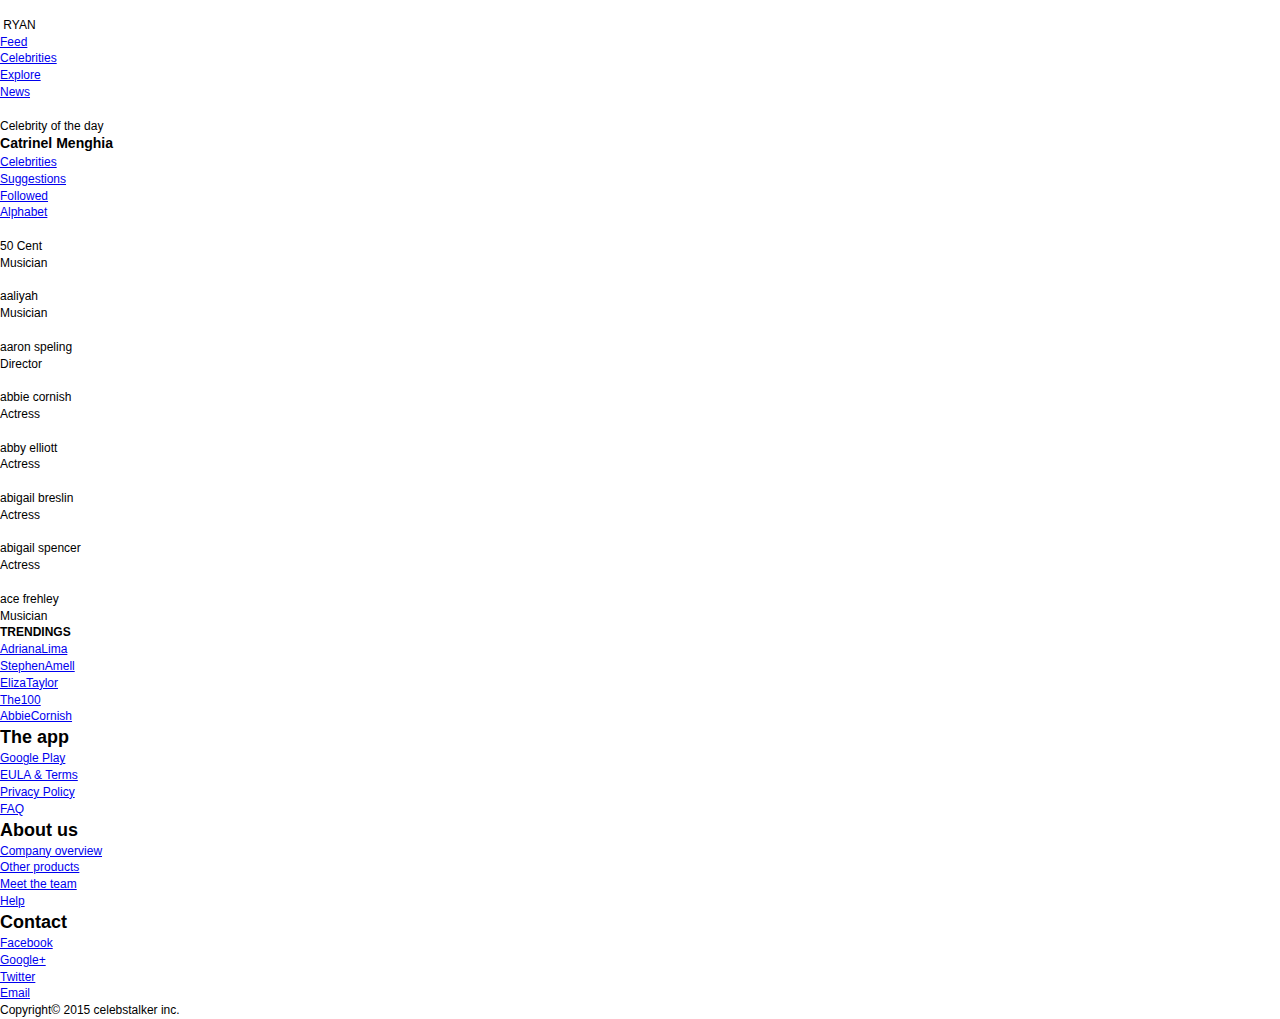
==== celebrities-list.html @ b0d186e7 "+celebs-list html" ====
<!doctype html>
<html>
<head>
	<meta charset="utf-8">
	<title>Template</title>
	<meta name="viewport" content="initial-scale=1">
	<meta name="format-detection" content="telephone=no">
	<!-- <meta name="viewport" content="width=1200"> -->
	<!-- <meta name="viewport" content="initial-scale=1, user-scalable=no"> -->
	<link rel="stylesheet" media="all" href="css/screen.css" >
	<!--[if IE]><script src="js/html5shiv.js"></script><![endif]-->
</head>
<body>
<!-- BEGIN  out-->
<div class="out landing">
	<!-- BEGIN header  -->
	<div class="header"><div class="inn">
		<div class="header__logo"></div>
		<input type="text" class="header__search">
		<ul class="header__nav">
			<li><a href="#"></a></li>
			<li><a href="#"></a></li>
			<li><a href="#"></a></li>
		</ul>
	</div></div>
	<!-- END header -->

	<!-- BEGIN content  -->
	<div class="content">
	<!-- BEGIN menu  -->
		<div class="content__menu">
			<div class="profile">
				<img src="" alt="">
				<span class="name">RYAN</span>
			</div>
			<div class="nav">
				<ul>
					<li><a href="#" class="fd"><i></i>Feed</a></li>
					<li><a href="#" class="str"><i></i>Celebrities</a></li>
					<li><a href="#" class="exp"><i></i>Explore</a></li>
					<li><a href="#" class="news"><i></i>News</a></li>
				</ul>
			</div>
		</div>
	<!-- END menu -->
	<!-- BEGIN main  -->
		<div class="content__main list">
		<!-- BEGIN cover  -->
			<div class="cover">
				<img src="" alt="">
				<p>Celebrity of the day</p>
				<h3>Catrinel Menghia</h3>
				<div class="nav">
					<ul>
						<li><a href="#" class="is-active">Celebrities</a></li>
						<li><a href="#">Suggestions</a></li>
						<li><a href="#">Followed</a></li>
						<li><a href="#">Alphabet</a></li>
					</ul>
				</div>
			</div>
		<!-- END cover -->
			<!-- BEGIN list  -->
			<div class="list">
			  <div class="item">
			  	<div class="img"><img src="" alt=""></div>
			  	<p class="name">50 Cent</p>
			  	<p class="activity">Musician</p>
			  </div>
			  <div class="item">
			  	<div class="img"><img src="" alt=""></div>
			  	<p class="name">aaliyah</p>
			  	<p class="activity">Musician</p>
			  </div>
			  <div class="item">
			  	<div class="img"><img src="" alt=""></div>
			  	<p class="name">aaron speling</p>
			  	<p class="activity">Director</p>
			  </div>
			  <div class="item">
			  	<div class="img"><img src="" alt=""></div>
			  	<p class="name">abbie cornish</p>
			  	<p class="activity">Actress</p>
			  </div>
			  <div class="item">
			  	<div class="img"><img src="" alt=""></div>
			  	<p class="name">abby elliott</p>
			  	<p class="activity">Actress</p>
			  </div>
			  <div class="item">
			  	<div class="img"><img src="" alt=""></div>
			  	<p class="name">abigail breslin</p>
			  	<p class="activity">Actress</p>
			  </div>
			  <div class="item">
			  	<div class="img"><img src="" alt=""></div>
			  	<p class="name">abigail spencer</p>
			  	<p class="activity">Actress</p>
			  </div>
			  <div class="item">
			  	<div class="img"><img src="" alt=""></div>
			  	<p class="name">ace frehley</p>
			  	<p class="activity">Musician</p>
			  </div>
			</div>
			<!-- END list -->
		</div>
	<!-- END main -->
	<!-- BEGIN trends  -->
		<div class="content__trends">
			<h4>TRENDINGS</h4>
			<ul>
				<li><a href="#" class="up"><i></i>AdrianaLima</a></li>
				<li><a href="#" class="down"><i></i>StephenAmell</a></li>
				<li><a href="#" class="up"><i></i>ElizaTaylor</a></li>
				<li><a href="#" class="up"><i></i>The100</a></li>
				<li><a href="#" class="up"><i></i>AbbieCornish</a></li>
			</ul>
		</div>
	<!-- END trends -->
	</div>
	<!-- END content -->

	<!-- BEGIN footer  -->
	<div class="footer"><div class="up">
		<div class="footer__logo"></div>
		<!-- BEGIN info  -->
		<div class="footer__info">
			<div class="app">
				<h2>The app</h2>
				<ul>
					<li><a href="#">Google Play</a></li>
					<li><a href="#">EULA &amp; Terms</a></li>
					<li><a href="#">Privacy Policy</a></li>
					<li><a href="#">FAQ</a></li>
				</ul>
			</div>
			<div class="about">
				<h2>About us</h2>
				<ul>
					<li><a href="#">Company overview</a></li>
					<li><a href="#">Other products</a></li>
					<li><a href="#">Meet the team</a></li>
					<li><a href="#">Help</a></li>
				</ul>
			</div>
			<div class="contact">
				<h2>Contact</h2>
				<ul>
					<li><a href="#" class="fb"><i></i>Facebook</a></li>
					<li><a href="#" class="gl"><i></i>Google+</a></li>
					<li><a href="#" class="tw"><i></i>Twitter</a></li>
					<li><a href="#" class="em"><i></i>Email</a></li>
				</ul>
			</div>
		</div>
		<!-- END info -->
	</div>
	<!-- END up -->
	<div class="footer__bot">
		<div class="line"></div>
		<p>Copyright© 2015 celebstalker inc.</p>
	</div>
	</div>
	<!-- END footer -->
</div>
<!-- END out-->
<!-- load scripts -->
<script src="js/lib/head.js" data-headjs-load="js/init.js"></script>
</body>
</html>
---- css/screen.css ----
html, body, div, span, applet, object, iframe, h1, h2, h3, h4, h5, h6, p, blockquote, pre, a, abbr, acronym, address, big, cite, code, del, dfn, em, img, ins, kbd, q, s, samp, small, strike, strong, sub, sup, tt, var, b, u, i, center, dl, dt, dd, ol, ul, li, fieldset, form, label, legend, table, caption, tbody, tfoot, thead, tr, th, td, article, aside, canvas, details, embed, figure, figcaption, footer, header, hgroup, menu, nav, output, ruby, section, summary, time, mark, audio, video { margin: 0; padding: 0; border: 0; vertical-align: baseline; }

body, html { height: 100%; }

img, fieldset, a img { border: none; }

input[type="text"], input[type="email"], input[type="tel"], textarea { -webkit-appearance: none; border-radius: 0; }

input[type="submit"], button { cursor: pointer; }
input[type="submit"]::-moz-focus-inner, button::-moz-focus-inner { padding: 0; border: 0; }

textarea { overflow: auto; }

input, button { margin: 0; padding: 0; border: 0; }

div, input, textarea, select, button, h1, h2, h3, h4, h5, h6, a, span, a:focus { outline: none; }

ul, ol { list-style-type: none; }

@media only screen and (min-device-width: 320px) and (max-device-width: 480px) { * { -webkit-text-size-adjust: none; } }
table { border-spacing: 0; border-collapse: collapse; width: 100%; }

body { font-family: Arial, sans-serif; font-size: 12px; line-height: 1.4; }

.l { *zoom: 1; }
.l:after { content: " "; display: table; clear: both; }
.l .l-col1 { float: left; width: 20%; }
.l .l-col2 { float: right; width: 70%; }
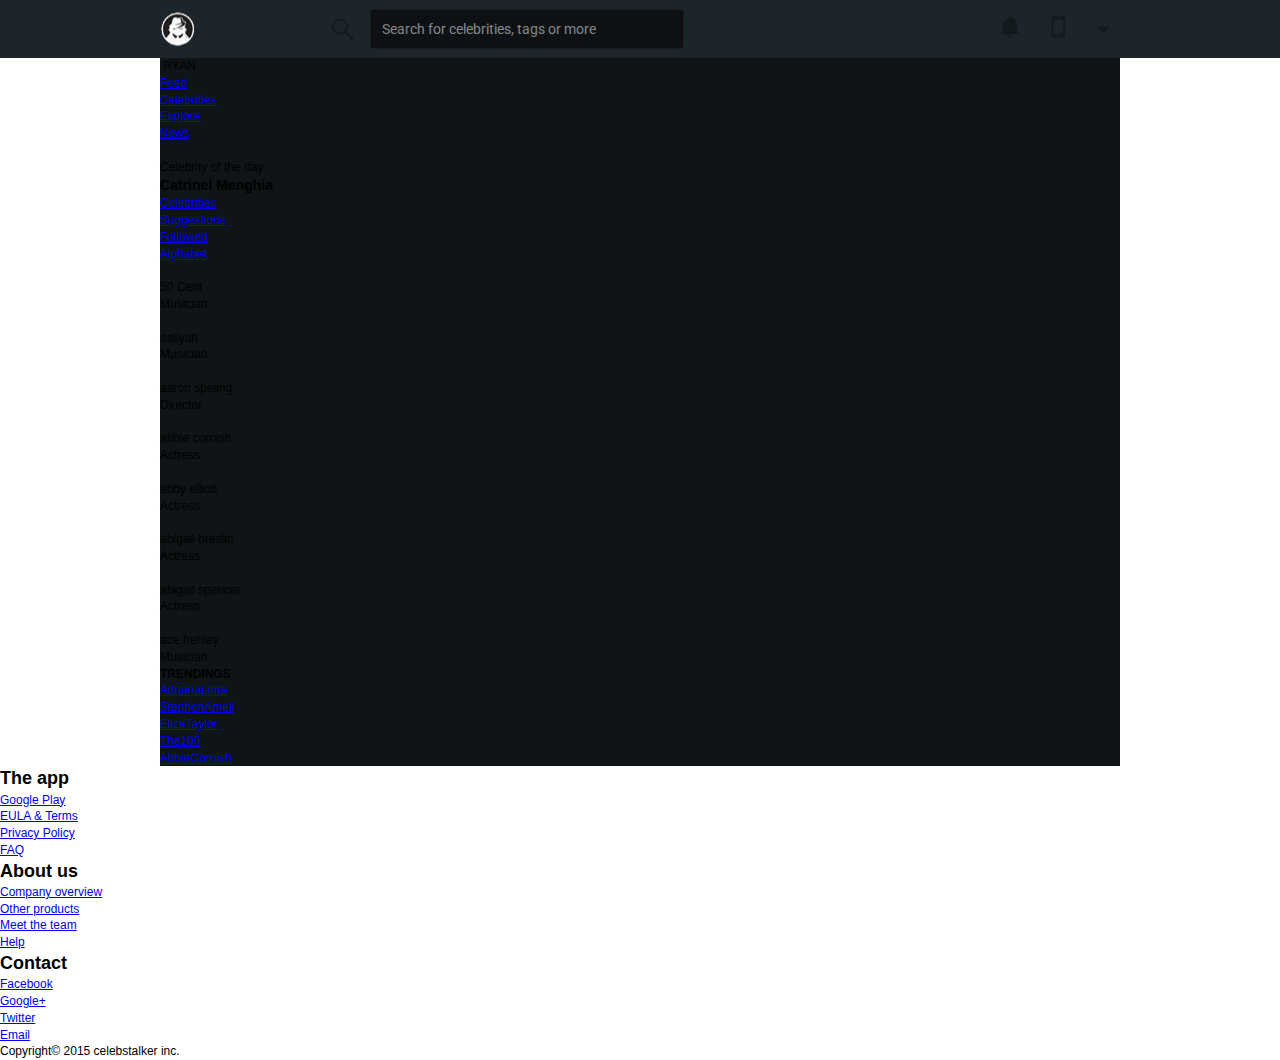
==== commit ae5b1cd0: "+header sass" ====
--- a/celebrities-list.html
+++ b/celebrities-list.html
@@ -12,15 +12,18 @@
 </head>
 <body>
 <!-- BEGIN  out-->
-<div class="out landing">
+<div class="out list">
 	<!-- BEGIN header  -->
 	<div class="header"><div class="inn">
 		<div class="header__logo"></div>
-		<input type="text" class="header__search">
+		<div class="header__search">
+			<i></i>
+			<input type="text" placeholder="Search for celebrities, tags or more">
+		</div>
 		<ul class="header__nav">
-			<li><a href="#"></a></li>
-			<li><a href="#"></a></li>
-			<li><a href="#"></a></li>
+			<li><a href="#" class="bell"></a></li>
+			<li><a href="#" class="phone"></a></li>
+			<li><a href="#" class="down"></a></li>
 		</ul>
 	</div></div>
 	<!-- END header -->
@@ -62,46 +65,46 @@
 		<!-- END cover -->
 			<!-- BEGIN list  -->
 			<div class="list">
-			  <div class="item">
-			  	<div class="img"><img src="" alt=""></div>
-			  	<p class="name">50 Cent</p>
-			  	<p class="activity">Musician</p>
-			  </div>
-			  <div class="item">
-			  	<div class="img"><img src="" alt=""></div>
-			  	<p class="name">aaliyah</p>
-			  	<p class="activity">Musician</p>
-			  </div>
-			  <div class="item">
-			  	<div class="img"><img src="" alt=""></div>
-			  	<p class="name">aaron speling</p>
-			  	<p class="activity">Director</p>
-			  </div>
-			  <div class="item">
-			  	<div class="img"><img src="" alt=""></div>
-			  	<p class="name">abbie cornish</p>
-			  	<p class="activity">Actress</p>
-			  </div>
-			  <div class="item">
-			  	<div class="img"><img src="" alt=""></div>
-			  	<p class="name">abby elliott</p>
-			  	<p class="activity">Actress</p>
-			  </div>
-			  <div class="item">
-			  	<div class="img"><img src="" alt=""></div>
-			  	<p class="name">abigail breslin</p>
-			  	<p class="activity">Actress</p>
-			  </div>
-			  <div class="item">
-			  	<div class="img"><img src="" alt=""></div>
-			  	<p class="name">abigail spencer</p>
-			  	<p class="activity">Actress</p>
-			  </div>
-			  <div class="item">
-			  	<div class="img"><img src="" alt=""></div>
-			  	<p class="name">ace frehley</p>
-			  	<p class="activity">Musician</p>
-			  </div>
+				<div class="item">
+					<div class="img"><img src="" alt=""></div>
+					<p class="name">50 Cent</p>
+					<p class="activity">Musician</p>
+				</div>
+				<div class="item">
+					<div class="img"><img src="" alt=""></div>
+					<p class="name">aaliyah</p>
+					<p class="activity">Musician</p>
+				</div>
+				<div class="item">
+					<div class="img"><img src="" alt=""></div>
+					<p class="name">aaron speling</p>
+					<p class="activity">Director</p>
+				</div>
+				<div class="item">
+					<div class="img"><img src="" alt=""></div>
+					<p class="name">abbie cornish</p>
+					<p class="activity">Actress</p>
+				</div>
+				<div class="item">
+					<div class="img"><img src="" alt=""></div>
+					<p class="name">abby elliott</p>
+					<p class="activity">Actress</p>
+				</div>
+				<div class="item">
+					<div class="img"><img src="" alt=""></div>
+					<p class="name">abigail breslin</p>
+					<p class="activity">Actress</p>
+				</div>
+				<div class="item">
+					<div class="img"><img src="" alt=""></div>
+					<p class="name">abigail spencer</p>
+					<p class="activity">Actress</p>
+				</div>
+				<div class="item">
+					<div class="img"><img src="" alt=""></div>
+					<p class="name">ace frehley</p>
+					<p class="activity">Musician</p>
+				</div>
 			</div>
 			<!-- END list -->
 		</div>
--- a/css/screen.css
+++ b/css/screen.css
@@ -1,3 +1,4 @@
+@import url("http://fonts.googleapis.com/css?family=Roboto:500,300,700,400");
 html, body, div, span, applet, object, iframe, h1, h2, h3, h4, h5, h6, p, blockquote, pre, a, abbr, acronym, address, big, cite, code, del, dfn, em, img, ins, kbd, q, s, samp, small, strike, strong, sub, sup, tt, var, b, u, i, center, dl, dt, dd, ol, ul, li, fieldset, form, label, legend, table, caption, tbody, tfoot, thead, tr, th, td, article, aside, canvas, details, embed, figure, figcaption, footer, header, hgroup, menu, nav, output, ruby, section, summary, time, mark, audio, video { margin: 0; padding: 0; border: 0; vertical-align: baseline; }
 
 body, html { height: 100%; }
@@ -20,7 +21,30 @@
 @media only screen and (min-device-width: 320px) and (max-device-width: 480px) { * { -webkit-text-size-adjust: none; } }
 table { border-spacing: 0; border-collapse: collapse; width: 100%; }
 
+.header .inn, .content { width: 960px; }
+
 body { font-family: Arial, sans-serif; font-size: 12px; line-height: 1.4; }
+
+.reg-pop-up { display: none; }
+
+.header { width: 100%; background-color: #1c262a; }
+.header .inn { margin: 0 auto; padding: 10px 0; position: relative; *zoom: 1; }
+.header .inn:after { content: " "; display: table; clear: both; }
+.header__logo { float: left; position: absolute; top: 50%; -moz-transform: translate(0, -50%); -ms-transform: translate(0, -50%); -webkit-transform: translate(0, -50%); transform: translate(0, -50%); background: url('../img/icons-sd55f08bd2f.png') 0 -81px no-repeat; width: 35px; height: 35px; }
+.header__search { display: inline-block; margin-left: 211px; position: relative; }
+.header__search i { background: url('../img/icons-sd55f08bd2f.png') 0 -159px no-repeat; width: 23px; height: 23px; display: inline-block; position: absolute; left: -40px; top: 50%; -moz-transform: translate(0, -50%); -ms-transform: translate(0, -50%); -webkit-transform: translate(0, -50%); transform: translate(0, -50%); }
+.header__search input { width: 290px; background-color: #0d1113; font-family: "Roboto"; font-size: 14px; padding: 10px; border-radius: 2px !important; border: 1px solid #0d1012; -moz-box-shadow: 0 0 0 1px rgba(0, 0, 0, 0.2); -webkit-box-shadow: 0 0 0 1px rgba(0, 0, 0, 0.2); box-shadow: 0 0 0 1px rgba(0, 0, 0, 0.2); position: relative; color: #fff; }
+.header__search input:-moz-placeholder, .header__search input::-moz-placeholder { color: rgba(255, 255, 255, 0.5); opacity: 1; }
+.header__search input::-webkit-input-placeholder { color: rgba(255, 255, 255, 0.5); }
+.header__nav { position: absolute; top: 50%; right: 0; -moz-transform: translate(0, -50%); -ms-transform: translate(0, -50%); -webkit-transform: translate(0, -50%); transform: translate(0, -50%); }
+.header__nav li { float: left; position: relative; margin-left: 31px; }
+.header__nav li:last-child { margin-right: 10px; }
+.header__nav li a { display: inline-block; }
+.header__nav li a.bell { background: url('../img/icons-sd55f08bd2f.png') 0 0 no-repeat; width: 20px; height: 23px; }
+.header__nav li a.phone { background: url('../img/icons-sd55f08bd2f.png') 0 -126px no-repeat; width: 15px; height: 23px; }
+.header__nav li a.down { background: url('../img/icons-sd55f08bd2f.png') 0 -63px no-repeat; width: 13px; height: 8px; position: relative; top: 7px; }
+
+.content { margin: 0 auto; background-color: #0f1416; }
 
 .l { *zoom: 1; }
 .l:after { content: " "; display: table; clear: both; }
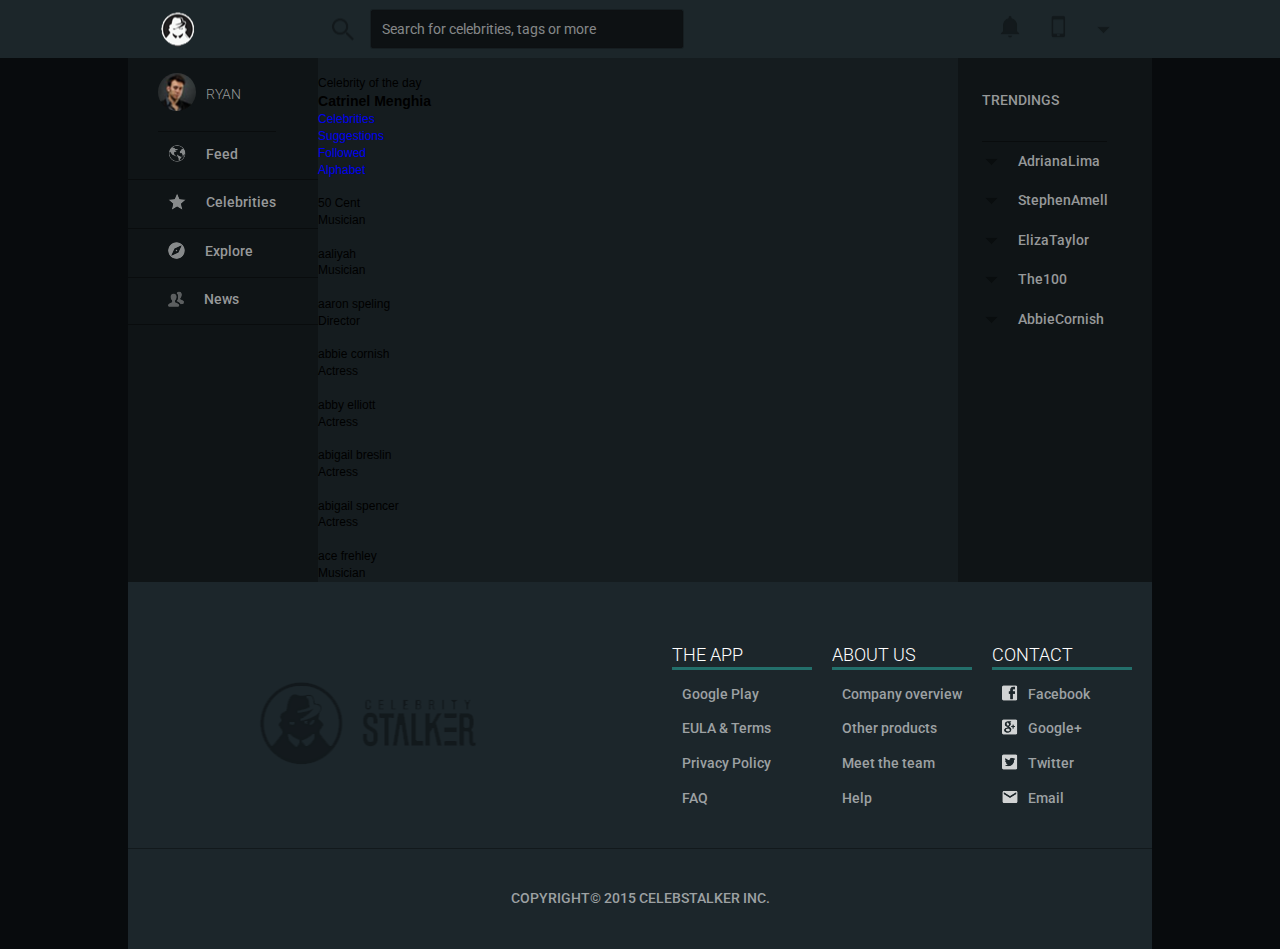
==== commit a6aecfef: "menu, trends added" ====
--- a/celebrities-list.html
+++ b/celebrities-list.html
@@ -29,11 +29,11 @@
 	<!-- END header -->
 
 	<!-- BEGIN content  -->
-	<div class="content">
+	<div class="content list"><div class="inn">
 	<!-- BEGIN menu  -->
 		<div class="content__menu">
 			<div class="profile">
-				<img src="" alt="">
+				<div class="img"><img src="img/profile_1.jpg" alt=""></div>
 				<span class="name">RYAN</span>
 			</div>
 			<div class="nav">
@@ -121,12 +121,12 @@
 			</ul>
 		</div>
 	<!-- END trends -->
-	</div>
+	</div></div>
 	<!-- END content -->
 
 	<!-- BEGIN footer  -->
 	<div class="footer"><div class="up">
-		<div class="footer__logo"></div>
+		<div class="footer__logo"><div class="inn"></div></div>
 		<!-- BEGIN info  -->
 		<div class="footer__info">
 			<div class="app">
@@ -160,10 +160,10 @@
 		<!-- END info -->
 	</div>
 	<!-- END up -->
-	<div class="footer__bot">
-		<div class="line"></div>
-		<p>Copyright© 2015 celebstalker inc.</p>
-	</div>
+		<div class="footer__bot">
+			<div class="line"></div>
+			<p>Copyright© 2015 celebstalker inc.</p>
+		</div>
 	</div>
 	<!-- END footer -->
 </div>
--- a/css/screen.css
+++ b/css/screen.css
@@ -1,4 +1,4 @@
-@import url("http://fonts.googleapis.com/css?family=Roboto:500,300,700,400");
+@import url("http://fonts.googleapis.com/css?family=Roboto:100,500,300,700,400");
 html, body, div, span, applet, object, iframe, h1, h2, h3, h4, h5, h6, p, blockquote, pre, a, abbr, acronym, address, big, cite, code, del, dfn, em, img, ins, kbd, q, s, samp, small, strike, strong, sub, sup, tt, var, b, u, i, center, dl, dt, dd, ol, ul, li, fieldset, form, label, legend, table, caption, tbody, tfoot, thead, tr, th, td, article, aside, canvas, details, embed, figure, figcaption, footer, header, hgroup, menu, nav, output, ruby, section, summary, time, mark, audio, video { margin: 0; padding: 0; border: 0; vertical-align: baseline; }
 
 body, html { height: 100%; }
@@ -21,18 +21,22 @@
 @media only screen and (min-device-width: 320px) and (max-device-width: 480px) { * { -webkit-text-size-adjust: none; } }
 table { border-spacing: 0; border-collapse: collapse; width: 100%; }
 
-.header .inn, .content { width: 960px; }
+.header .inn { width: 960px; }
 
-body { font-family: Arial, sans-serif; font-size: 12px; line-height: 1.4; }
+.content > .inn, .footer { width: 1024px; }
+
+body { font-family: Arial, sans-serif; font-size: 12px; line-height: 1.4; background-color: #080B0D; }
+
+a { text-decoration: none; }
 
 .reg-pop-up { display: none; }
 
 .header { width: 100%; background-color: #1c262a; }
 .header .inn { margin: 0 auto; padding: 10px 0; position: relative; *zoom: 1; }
 .header .inn:after { content: " "; display: table; clear: both; }
-.header__logo { float: left; position: absolute; top: 50%; -moz-transform: translate(0, -50%); -ms-transform: translate(0, -50%); -webkit-transform: translate(0, -50%); transform: translate(0, -50%); background: url('../img/icons-sd55f08bd2f.png') 0 -81px no-repeat; width: 35px; height: 35px; }
+.header__logo { float: left; position: absolute; top: 50%; -moz-transform: translate(0, -50%); -ms-transform: translate(0, -50%); -webkit-transform: translate(0, -50%); transform: translate(0, -50%); background: url('../img/icons-sd5c5e63e3c.png') 0 -211px no-repeat; width: 35px; height: 35px; }
 .header__search { display: inline-block; margin-left: 211px; position: relative; }
-.header__search i { background: url('../img/icons-sd55f08bd2f.png') 0 -159px no-repeat; width: 23px; height: 23px; display: inline-block; position: absolute; left: -40px; top: 50%; -moz-transform: translate(0, -50%); -ms-transform: translate(0, -50%); -webkit-transform: translate(0, -50%); transform: translate(0, -50%); }
+.header__search i { background: url('../img/icons-sd5c5e63e3c.png') 0 -408px no-repeat; width: 23px; height: 23px; display: inline-block; position: absolute; left: -40px; top: 50%; -moz-transform: translate(0, -50%); -ms-transform: translate(0, -50%); -webkit-transform: translate(0, -50%); transform: translate(0, -50%); }
 .header__search input { width: 290px; background-color: #0d1113; font-family: "Roboto"; font-size: 14px; padding: 10px; border-radius: 2px !important; border: 1px solid #0d1012; -moz-box-shadow: 0 0 0 1px rgba(0, 0, 0, 0.2); -webkit-box-shadow: 0 0 0 1px rgba(0, 0, 0, 0.2); box-shadow: 0 0 0 1px rgba(0, 0, 0, 0.2); position: relative; color: #fff; }
 .header__search input:-moz-placeholder, .header__search input::-moz-placeholder { color: rgba(255, 255, 255, 0.5); opacity: 1; }
 .header__search input::-webkit-input-placeholder { color: rgba(255, 255, 255, 0.5); }
@@ -40,13 +44,100 @@
 .header__nav li { float: left; position: relative; margin-left: 31px; }
 .header__nav li:last-child { margin-right: 10px; }
 .header__nav li a { display: inline-block; }
-.header__nav li a.bell { background: url('../img/icons-sd55f08bd2f.png') 0 0 no-repeat; width: 20px; height: 23px; }
-.header__nav li a.phone { background: url('../img/icons-sd55f08bd2f.png') 0 -126px no-repeat; width: 15px; height: 23px; }
-.header__nav li a.down { background: url('../img/icons-sd55f08bd2f.png') 0 -63px no-repeat; width: 13px; height: 8px; position: relative; top: 7px; }
+.header__nav li a.bell { background: url('../img/icons-sd5c5e63e3c.png') 0 0 no-repeat; width: 20px; height: 23px; }
+.header__nav li a.phone { background: url('../img/icons-sd5c5e63e3c.png') 0 -375px no-repeat; width: 15px; height: 23px; }
+.header__nav li a.down { background: url('../img/icons-sd5c5e63e3c.png') 0 -63px no-repeat; width: 13px; height: 8px; position: relative; top: 7px; }
 
-.content { margin: 0 auto; background-color: #0f1416; }
+.content { width: 100%; }
+.content > .inn { margin: 0 auto; *zoom: 1; background-color: #0f1416; }
+.content > .inn:after { content: " "; display: table; clear: both; }
+.content .content__menu { width: 190px; float: left; }
+.content .content__menu .profile { margin: 22px 30px 0 30px; padding-bottom: 15px; padding-right: 35px; border-bottom: 1px solid #090c0d; display: table; }
+.content .content__menu .profile .img { width: 38px; height: 38px; -moz-border-radius: 50%; -webkit-border-radius: 50%; border-radius: 50%; overflow: hidden; position: relative; display: inline-block; }
+.content .content__menu .profile .img img { position: absolute; top: 50%; left: 50%; -moz-transform: translate(-50%, -50%); -ms-transform: translate(-50%, -50%); -webkit-transform: translate(-50%, -50%); transform: translate(-50%, -50%); }
+.content .content__menu .profile span { color: #969899; text-transform: uppercase; display: table-cell; vertical-align: middle; padding-left: 10px; font-size: 14px; font-family: "Roboto"; font-weight: 300; }
+.content .content__menu .nav ul li { width: 100%; border-bottom: 1px solid #090c0d; }
+.content .content__menu .nav ul li a { width: 100%; padding: 10px 0 7px 43px; display: inline-block; font-family: "Roboto"; font-weight: 500; font-size: 14px; color: #969899; text-decoration: none; }
+.content .content__menu .nav ul li a:hover, .content .content__menu .nav ul li a:focus { text-decoration: underline; }
+.content .content__menu .nav ul li a i { display: inline-block; padding-right: 20px; position: relative; top: 3px; opacity: 0.5; }
+.content .content__menu .nav ul li a.fd i { background: url('../img/icons-sd5c5e63e3c.png') 0 -158px no-repeat; width: 18px; height: 17px; }
+.content .content__menu .nav ul li a.str i { background: url('../img/icons-sd5c5e63e3c.png') 0 -441px no-repeat; width: 18px; height: 17px; }
+.content .content__menu .nav ul li a.exp i { background: url('../img/icons-sd5c5e63e3c.png') 0 -105px no-repeat; width: 17px; height: 17px; }
+.content .content__menu .nav ul li a.news i { background: url('../img/icons-sd5c5e63e3c.png') 0 -349px no-repeat; width: 16px; height: 16px; opacity: 1; }
+.content .content__main { display: inline-block; width: 640px; background-color: #151C1F; }
+.content .content__trends { float: right; width: 190px; color: #969899; }
+.content .content__trends h4 { display: block; text-transform: uppercase; margin: 33px 45px 0px 20px; padding-bottom: 30px; border-bottom: 1px solid #090c0d; font-family: "Roboto"; font-weight: 500; font-size: 14px; }
+.content .content__trends ul { margin-left: 23px; }
+.content .content__trends ul li a { padding: 10px 0; display: inline-block; color: #969899; font-family: "Roboto"; font-weight: 500; font-size: 14px; text-decoration: none; }
+.content .content__trends ul li a:hover, .content .content__trends ul li a:focus { text-decoration: underline; }
+.content .content__trends ul li a i { display: inline-block; padding-right: 20px; }
+.content .content__trends ul li a.up i { background: url('../img/icons-sd5c5e63e3c.png') 0 -494px no-repeat; width: 13px; height: 8px; }
+.content .content__trends ul li a.down i { background: url('../img/icons-sd5c5e63e3c.png') 0 -63px no-repeat; width: 13px; height: 8px; }
+
+.footer { background: #1c262b; margin: 0 auto; *zoom: 1; }
+.footer:after { content: " "; display: table; clear: both; }
+.footer .up { *zoom: 1; padding-top: 60px; }
+.footer .up:after { content: " "; display: table; clear: both; }
+.footer__logo { float: left; width: 480px; position: relative; }
+.footer__logo .inn { background: url('../img/icons-sd5c5e63e3c.png') 0 -256px no-repeat; width: 217px; height: 83px; margin-top: 40px; position: absolute; left: 50%; -moz-transform: translate(-50%, 0); -ms-transform: translate(-50%, 0); -webkit-transform: translate(-50%, 0); transform: translate(-50%, 0); }
+.footer__info { float: right; *zoom: 1; }
+.footer__info:after { content: " "; display: table; clear: both; }
+.footer__info div { float: left; color: #fff; margin-right: 20px; }
+.footer__info div h2 { font-family: "Roboto"; font-weight: 300; border-bottom: 3px solid #236f6b; width: 140px; text-transform: uppercase; font-size: 18px; }
+.footer__info div ul li { margin-top: 15px; margin-left: 10px; position: relative; }
+.footer__info div ul li a { color: #9da1a3; font-family: "Roboto"; font-weight: 500; font-size: 14px; text-decoration: none; }
+.footer__info div ul li a:hover, .footer__info div ul li a:focus { text-decoration: underline; }
+.footer__info div ul li a i { display: inline-block; filter: progid:DXImageTransform.Microsoft.Alpha(Opacity=80); opacity: 0.8; padding-right: 10px; vertical-align: middle; position: relative; padding-bottom: 1px; top: -2px; }
+.footer__info div ul li a.fb i { background: url('../img/icons-sd5c5e63e3c.png') 0 -132px no-repeat; width: 16px; height: 16px; }
+.footer__info div ul li a.gl i { background: url('../img/icons-sd5c5e63e3c.png') 0 -185px no-repeat; width: 16px; height: 16px; }
+.footer__info div ul li a.tw i { background: url('../img/icons-sd5c5e63e3c.png') 0 -468px no-repeat; width: 16px; height: 16px; }
+.footer__info div ul li a.em i { background: url('../img/icons-sd5c5e63e3c.png') 0 -81px no-repeat; width: 16px; height: 14px; top: -1px; }
+.footer__bot { text-align: center; }
+.footer__bot .line { width: 100%; height: 1px; background: #12191c; margin-top: 40px; }
+.footer__bot p { text-transform: uppercase; color: #9da1a3; padding: 40px 0; font-family: "Roboto"; font-weight: 500; font-size: 14px; }
 
 .l { *zoom: 1; }
 .l:after { content: " "; display: table; clear: both; }
 .l .l-col1 { float: left; width: 20%; }
 .l .l-col2 { float: right; width: 70%; }
+
+.content.landing .content__top .follow .btn input, .content.landing .content__bott .btn.regular { color: #fff; background-image: url('[data-uri]'); background-size: 100%; background-image: -webkit-gradient(linear, 50% 0%, 50% 100%, color-stop(0%, #31c1b8), color-stop(100%, #198275)); background-image: -moz-linear-gradient(#31c1b8, #198275); background-image: -webkit-linear-gradient(#31c1b8, #198275); background-image: linear-gradient(#31c1b8, #198275); -moz-border-radius: 4px; -webkit-border-radius: 4px; border-radius: 4px; width: 170px; height: 50px; cursor: pointer; text-transform: uppercase; }
+
+.content.landing { background-image: url("../img/landing_bg.jpg"); background-repeat: no-repeat; }
+
+.content.landing > .inn { background: transparent; }
+.content.landing .content__top { *zoom: 1; padding-top: 60px; }
+.content.landing .content__top:after { content: " "; display: table; clear: both; }
+.content.landing .content__top .follow { margin-top: 120px; float: left; color: #fff; }
+.content.landing .content__top .follow h3 { font-family: "Roboto"; font-weight: 100; font-size: 48px; }
+.content.landing .content__top .follow p { font-family: "Roboto"; font-weight: 400; font-size: 14px; margin-top: 30px; }
+.content.landing .content__top .follow .btn { text-align: center; color: #fff; font-family: "Roboto"; font-weight: 500; text-transform: uppercase; margin-top: 85px; }
+.content.landing .content__top .follow .btn input { margin: 0 5px; }
+.content.landing .content__top .follow .btn .tran { background: transparent; border: 3px solid #fff; }
+.content.landing .content__top .phones { float: right; }
+.content.landing .content__bott { margin-top: 130px; background: rgba(0, 0, 0, 0.8); padding: 40px 0; }
+.content.landing .content__bott .title { text-transform: uppercase; color: #FFF; text-align: center; }
+.content.landing .content__bott .title p { font-size: 14px; }
+.content.landing .content__bott .title h2 { font-family: "Roboto"; font-size: 52px; font-weight: 100; }
+.content.landing .content__bott .about { *zoom: 1; text-align: center; display: table; }
+.content.landing .content__bott .about:after { content: " "; display: table; clear: both; }
+.content.landing .content__bott .about .phn { display: table-cell; vertical-align: top; padding: 0 20px; width: 33%; }
+.content.landing .content__bott .about .phn h3 { color: #26a69a; text-transform: uppercase; font-family: "Roboto"; font-weight: 300; font-size: 18px; margin: 15px 0; }
+.content.landing .content__bott .about .phn p { font-family: "Roboto"; font-size: 14px; color: #fff; }
+.content.landing .content__bott .btn.regular { position: relative; left: 50%; margin-left: -85px; margin-top: 35px; }
+
+.content.list .content__menu { width: 190px; float: left; }
+.content.list .content__menu .profile { margin: 15px 30px 0 30px; padding-bottom: 15px; padding-right: 35px; border-bottom: 1px solid #090c0d; display: table; }
+.content.list .content__menu .profile .img { width: 38px; height: 38px; -moz-border-radius: 50%; -webkit-border-radius: 50%; border-radius: 50%; overflow: hidden; position: relative; display: inline-block; }
+.content.list .content__menu .profile .img img { position: absolute; top: 50%; left: 50%; -moz-transform: translate(-50%, -50%); -ms-transform: translate(-50%, -50%); -webkit-transform: translate(-50%, -50%); transform: translate(-50%, -50%); }
+.content.list .content__menu .profile span { color: #969899; text-transform: uppercase; display: table-cell; vertical-align: middle; padding-left: 10px; }
+.content.list .content__menu .nav ul li { width: 100%; border-bottom: 1px solid #090c0d; }
+.content.list .content__menu .nav ul li a { width: 100%; padding: 10px 0 15px 40px; display: inline-block; font-family: "Roboto"; font-weight: 500; color: #969899; text-decoration: none; }
+.content.list .content__menu .nav ul li a:hover, .content.list .content__menu .nav ul li a:focus { text-decoration: underline; }
+.content.list .content__menu .nav ul li a i { display: inline-block; padding-right: 20px; position: relative; top: 3px; opacity: 0.5; }
+.content.list .content__menu .nav ul li a.fd i { background: url('../img/icons-sd5c5e63e3c.png') 0 -158px no-repeat; width: 18px; height: 17px; }
+.content.list .content__menu .nav ul li a.str i { background: url('../img/icons-sd5c5e63e3c.png') 0 -441px no-repeat; width: 18px; height: 17px; }
+.content.list .content__menu .nav ul li a.exp i { background: url('../img/icons-sd5c5e63e3c.png') 0 -105px no-repeat; width: 17px; height: 17px; }
+.content.list .content__menu .nav ul li a.news i { background: url('../img/icons-sd5c5e63e3c.png') 0 -349px no-repeat; width: 16px; height: 16px; opacity: 1; }
+.content.list .content__main { display: inline-block; width: 640px; background-color: #151C1F; }
+.content.list .content__trends { float: right; width: 190px; }
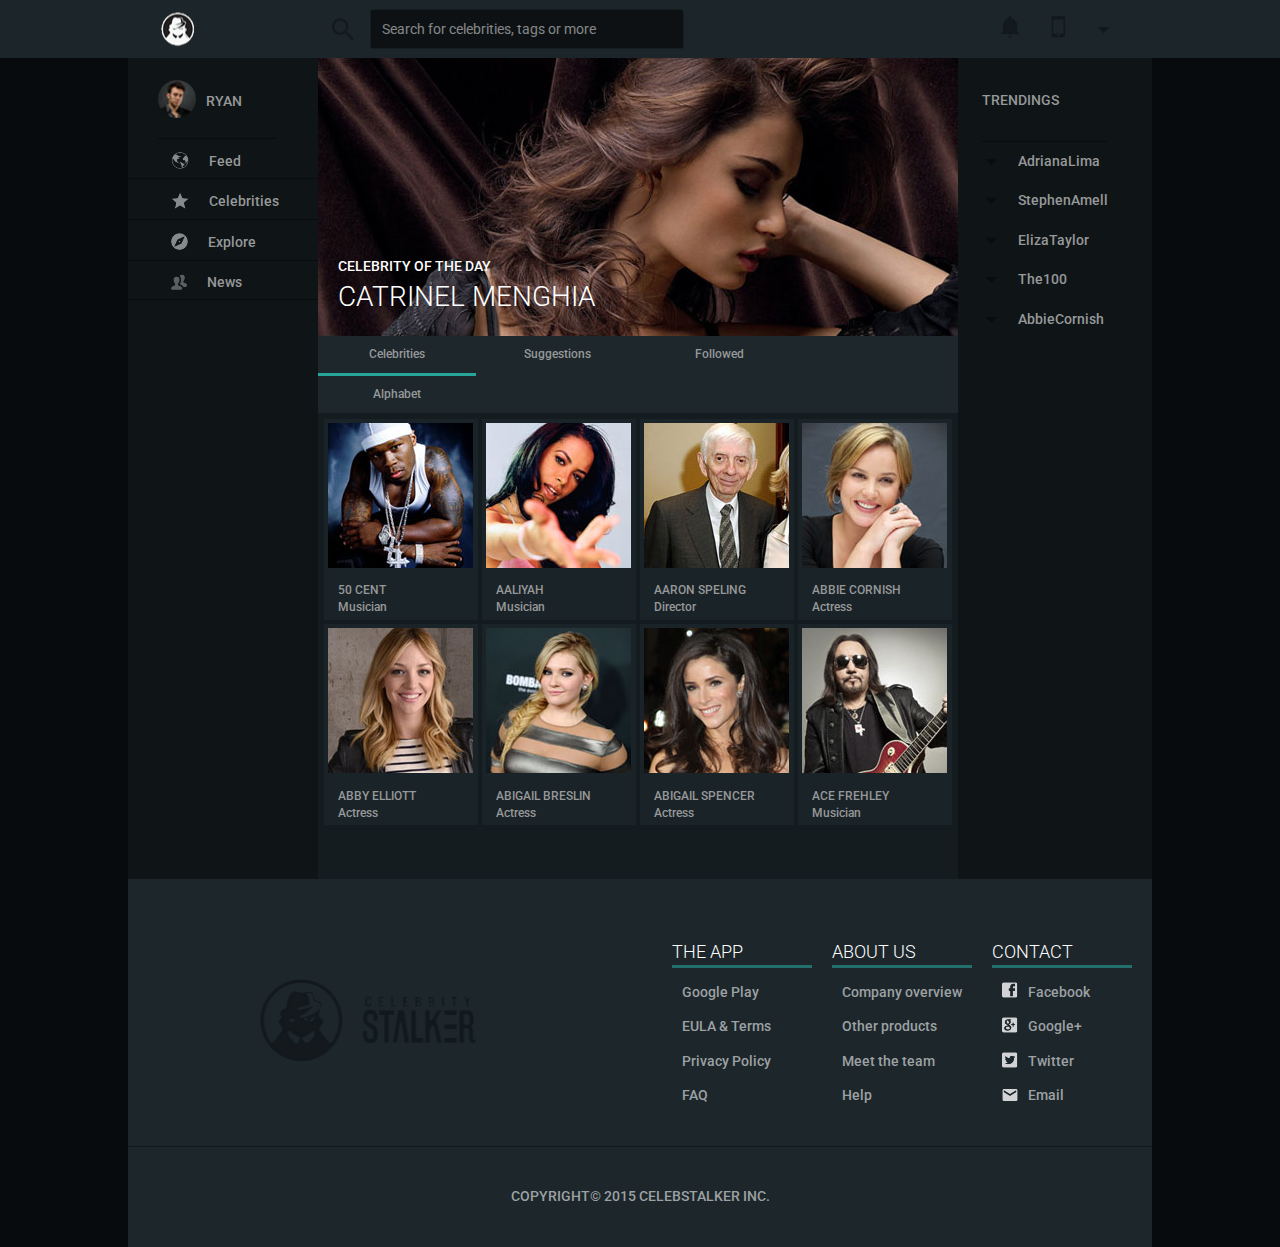
==== commit 26a46aa3: "+celebrities-list sass" ====
--- a/celebrities-list.html
+++ b/celebrities-list.html
@@ -50,9 +50,13 @@
 		<div class="content__main list">
 		<!-- BEGIN cover  -->
 			<div class="cover">
-				<img src="" alt="">
-				<p>Celebrity of the day</p>
-				<h3>Catrinel Menghia</h3>
+				<div class="person">
+					<div class="img"><img src="img/cover_1.jpg" alt=""></div>
+					<div class="text">
+						<p>Celebrity of the day</p>
+						<h3>Catrinel Menghia</h3>
+					</div>
+				</div>
 				<div class="nav">
 					<ul>
 						<li><a href="#" class="is-active">Celebrities</a></li>
@@ -66,44 +70,60 @@
 			<!-- BEGIN list  -->
 			<div class="list">
 				<div class="item">
-					<div class="img"><img src="" alt=""></div>
-					<p class="name">50 Cent</p>
-					<p class="activity">Musician</p>
+					<div class="img"><img src="img/hero_1.jpg" alt=""></div>
+					<div class="text">
+						<a href="#" class="name">50 Cent</a>
+						<p class="activity">Musician</p>
+					</div>
 				</div>
 				<div class="item">
-					<div class="img"><img src="" alt=""></div>
-					<p class="name">aaliyah</p>
-					<p class="activity">Musician</p>
+					<div class="img"><img src="img/hero_2.jpg" alt=""></div>
+					<div class="text">
+						<a href="#" class="name">aaliyah</a>
+						<p class="activity">Musician</p>
+					</div>
 				</div>
 				<div class="item">
-					<div class="img"><img src="" alt=""></div>
-					<p class="name">aaron speling</p>
-					<p class="activity">Director</p>
+					<div class="img"><img src="img/hero_3.jpg" alt=""></div>
+					<div class="text">
+						<a href="#" class="name">aaron speling</a>
+						<p class="activity">Director</p>
+					</div>
 				</div>
 				<div class="item">
-					<div class="img"><img src="" alt=""></div>
-					<p class="name">abbie cornish</p>
-					<p class="activity">Actress</p>
+					<div class="img"><img src="img/hero_4.jpg" alt=""></div>
+					<div class="text">
+						<a href="#" class="name">abbie cornish</a>
+						<p class="activity">Actress</p>
+					</div>
 				</div>
 				<div class="item">
-					<div class="img"><img src="" alt=""></div>
-					<p class="name">abby elliott</p>
-					<p class="activity">Actress</p>
+					<div class="img"><img src="img/hero_5.jpg" alt=""></div>
+					<div class="text">
+						<a href="#" class="name">abby elliott</a>
+						<p class="activity">Actress</p>
+					</div>
 				</div>
 				<div class="item">
-					<div class="img"><img src="" alt=""></div>
-					<p class="name">abigail breslin</p>
-					<p class="activity">Actress</p>
+					<div class="img"><img src="img/hero_6.jpg" alt=""></div>
+					<div class="text">
+						<a href="#" class="name">abigail breslin</a>
+						<p class="activity">Actress</p>
+					</div>
 				</div>
 				<div class="item">
-					<div class="img"><img src="" alt=""></div>
-					<p class="name">abigail spencer</p>
-					<p class="activity">Actress</p>
+					<div class="img"><img src="img/hero_7.jpg" alt=""></div>
+					<div class="text">
+						<a href="#" class="name">abigail spencer</a>
+						<p class="activity">Actress</p>
+					</div>
 				</div>
 				<div class="item">
-					<div class="img"><img src="" alt=""></div>
-					<p class="name">ace frehley</p>
-					<p class="activity">Musician</p>
+					<div class="img"><img src="img/hero_8.jpg" alt=""></div>
+					<div class="text">
+						<a href="#" class="name">ace frehley</a>
+						<p class="activity">Musician</p>
+					</div>
 				</div>
 			</div>
 			<!-- END list -->
--- a/css/screen.css
+++ b/css/screen.css
@@ -55,7 +55,7 @@
 .content .content__menu .profile { margin: 22px 30px 0 30px; padding-bottom: 15px; padding-right: 35px; border-bottom: 1px solid #090c0d; display: table; }
 .content .content__menu .profile .img { width: 38px; height: 38px; -moz-border-radius: 50%; -webkit-border-radius: 50%; border-radius: 50%; overflow: hidden; position: relative; display: inline-block; }
 .content .content__menu .profile .img img { position: absolute; top: 50%; left: 50%; -moz-transform: translate(-50%, -50%); -ms-transform: translate(-50%, -50%); -webkit-transform: translate(-50%, -50%); transform: translate(-50%, -50%); }
-.content .content__menu .profile span { color: #969899; text-transform: uppercase; display: table-cell; vertical-align: middle; padding-left: 10px; font-size: 14px; font-family: "Roboto"; font-weight: 300; }
+.content .content__menu .profile span { color: #969899; text-transform: uppercase; display: table-cell; vertical-align: middle; padding-left: 10px; font-size: 14px; font-family: "Roboto"; font-weight: 500; }
 .content .content__menu .nav ul li { width: 100%; border-bottom: 1px solid #090c0d; }
 .content .content__menu .nav ul li a { width: 100%; padding: 10px 0 7px 43px; display: inline-block; font-family: "Roboto"; font-weight: 500; font-size: 14px; color: #969899; text-decoration: none; }
 .content .content__menu .nav ul li a:hover, .content .content__menu .nav ul li a:focus { text-decoration: underline; }
@@ -126,18 +126,24 @@
 .content.landing .content__bott .about .phn p { font-family: "Roboto"; font-size: 14px; color: #fff; }
 .content.landing .content__bott .btn.regular { position: relative; left: 50%; margin-left: -85px; margin-top: 35px; }
 
-.content.list .content__menu { width: 190px; float: left; }
-.content.list .content__menu .profile { margin: 15px 30px 0 30px; padding-bottom: 15px; padding-right: 35px; border-bottom: 1px solid #090c0d; display: table; }
-.content.list .content__menu .profile .img { width: 38px; height: 38px; -moz-border-radius: 50%; -webkit-border-radius: 50%; border-radius: 50%; overflow: hidden; position: relative; display: inline-block; }
-.content.list .content__menu .profile .img img { position: absolute; top: 50%; left: 50%; -moz-transform: translate(-50%, -50%); -ms-transform: translate(-50%, -50%); -webkit-transform: translate(-50%, -50%); transform: translate(-50%, -50%); }
-.content.list .content__menu .profile span { color: #969899; text-transform: uppercase; display: table-cell; vertical-align: middle; padding-left: 10px; }
-.content.list .content__menu .nav ul li { width: 100%; border-bottom: 1px solid #090c0d; }
-.content.list .content__menu .nav ul li a { width: 100%; padding: 10px 0 15px 40px; display: inline-block; font-family: "Roboto"; font-weight: 500; color: #969899; text-decoration: none; }
-.content.list .content__menu .nav ul li a:hover, .content.list .content__menu .nav ul li a:focus { text-decoration: underline; }
-.content.list .content__menu .nav ul li a i { display: inline-block; padding-right: 20px; position: relative; top: 3px; opacity: 0.5; }
-.content.list .content__menu .nav ul li a.fd i { background: url('../img/icons-sd5c5e63e3c.png') 0 -158px no-repeat; width: 18px; height: 17px; }
-.content.list .content__menu .nav ul li a.str i { background: url('../img/icons-sd5c5e63e3c.png') 0 -441px no-repeat; width: 18px; height: 17px; }
-.content.list .content__menu .nav ul li a.exp i { background: url('../img/icons-sd5c5e63e3c.png') 0 -105px no-repeat; width: 17px; height: 17px; }
-.content.list .content__menu .nav ul li a.news i { background: url('../img/icons-sd5c5e63e3c.png') 0 -349px no-repeat; width: 16px; height: 16px; opacity: 1; }
-.content.list .content__main { display: inline-block; width: 640px; background-color: #151C1F; }
-.content.list .content__trends { float: right; width: 190px; }
+.content__main.list .cover { width: 100%; }
+.content__main.list .cover .person { height: 278px; overflow: hidden; position: relative; }
+.content__main.list .cover .person .img { width: 100%; }
+.content__main.list .cover .person .img img { width: 100%; }
+.content__main.list .cover .person .text { position: absolute; bottom: 20px; color: #fff; left: 20px; }
+.content__main.list .cover .person .text p { font-family: "Roboto"; font-weight: 500; font-size: 14px; text-transform: uppercase; }
+.content__main.list .cover .person .text h3 { font-family: "Roboto"; font-weight: 300; font-size: 28px; text-transform: uppercase; }
+.content__main.list .cover .nav ul { background-color: #1d272c; }
+.content__main.list .cover .nav ul li { width: 24.65%; display: inline-block; text-align: center; position: relative; }
+.content__main.list .cover .nav ul li a { display: block; color: #969899; padding: 10px 0; font-family: "Roboto"; font-weight: 500; text-decoration: none; }
+.content__main.list .cover .nav ul li a:hover, .content__main.list .cover .nav ul li a:focus { text-decoration: underline; }
+.content__main.list .cover .nav ul li a.is-active { border-bottom: 3px solid #26a69a; }
+.content__main.list .list { padding: 6px 6px 50px 6px; *zoom: 1; }
+.content__main.list .list:after { content: " "; display: table; clear: both; }
+.content__main.list .list .item { float: left; padding: 4px; margin-right: 4px; margin-bottom: 4px; background-color: #1a2327; }
+.content__main.list .list .item:nth-child(4n) { margin-right: 0; }
+.content__main.list .list .item .img { width: 146px; }
+.content__main.list .list .item .text { padding-top: 10px; padding-left: 10px; color: #969899; }
+.content__main.list .list .item .text .name { text-transform: uppercase; font-family: "Roboto"; font-weight: 500; color: #969899; text-decoration: none; }
+.content__main.list .list .item .text .name:hover, .content__main.list .list .item .text .name:focus { text-decoration: underline; }
+.content__main.list .list .item .text .activity { text-transform: capitalize; font-family: "Roboto"; font-weight: 500; }
